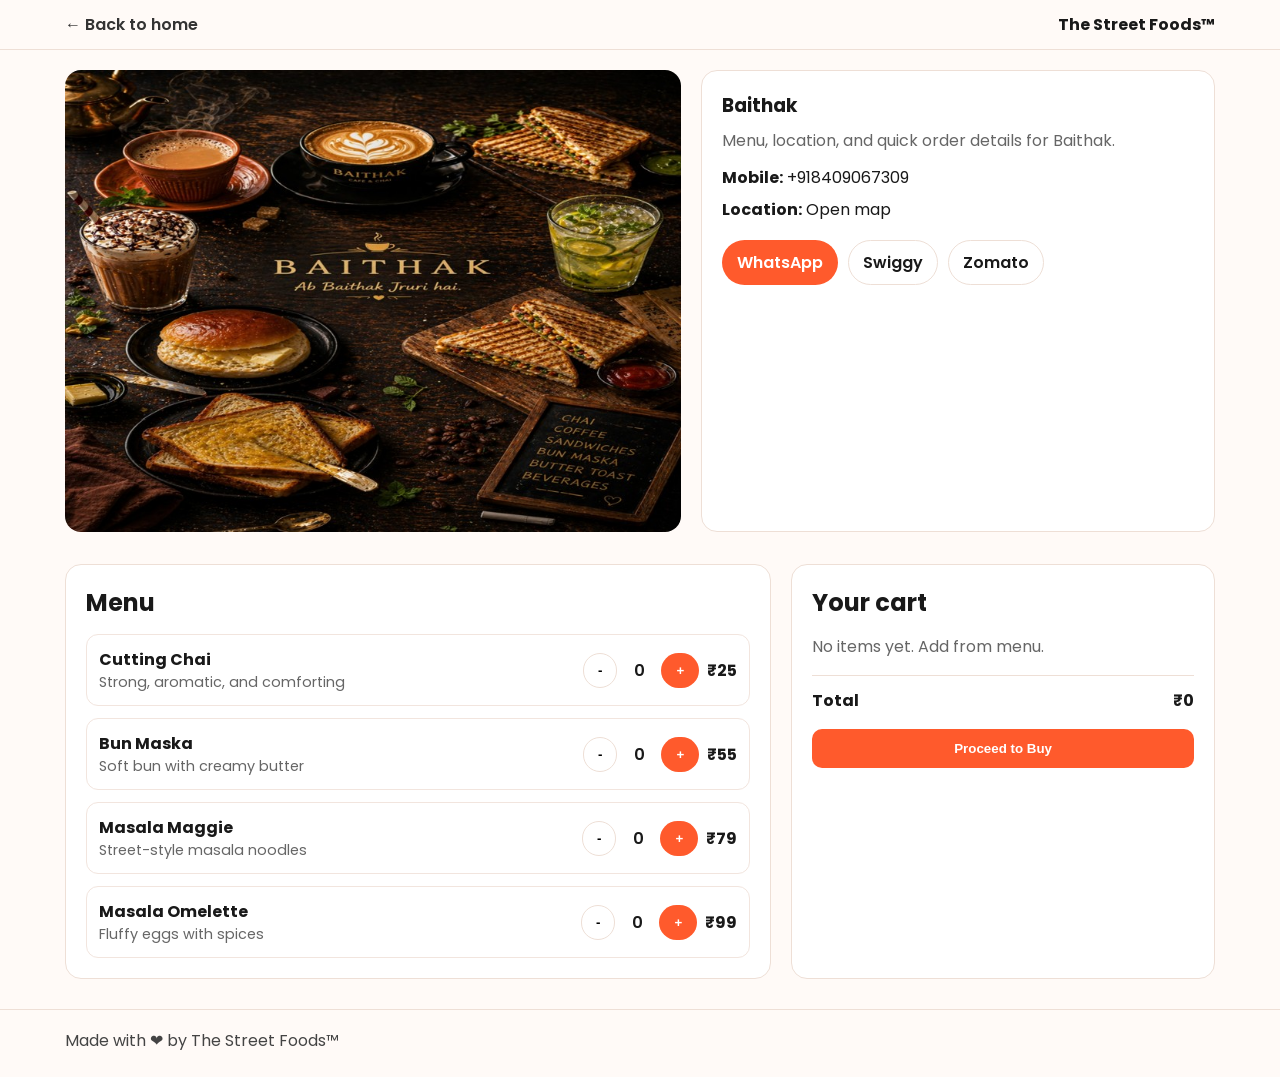
==== outlet-baithak.html @ 5ecc6afa "Add Netlify-ready static deploy config and robust outlet routing" ====
<!DOCTYPE html>
<html lang="en">
<head>
  <meta charset="UTF-8" />
  <meta name="viewport" content="width=device-width, initial-scale=1.0"/>
  <title>Baithak | The Street Foods™</title>
  <link rel="preconnect" href="https://fonts.googleapis.com">
  <link rel="preconnect" href="https://fonts.gstatic.com" crossorigin>
  <link href="https://fonts.googleapis.com/css2?family=Poppins:wght@400;500;600;700;800&display=swap" rel="stylesheet">
  <link rel="stylesheet" href="outlet.css">
</head>
<body data-outlet="baithak">
  <header class="outlet-top">
    <div class="container top-inner">
      <a href="index.html" class="back-link">← Back to home</a>
      <strong>The Street Foods™</strong>
    </div>
  </header>

  <main class="container">
    <section class="hero">
      <img src="images/baithak.jpg" alt="Baithak cafe food" />
      <article class="hero-card">
        <h1 id="outlet-title"></h1>
        <p id="outlet-subtitle"></p>
        <ul class="contact-list">
          <li><strong>Mobile:</strong> <span id="outlet-phone"></span></li>
          <li><strong>Location:</strong> <a id="outlet-map" target="_blank" rel="noopener">Open map</a></li>
        </ul>
        <div class="pill-links">
          <a class="pill primary" id="outlet-whatsapp" target="_blank" rel="noopener">WhatsApp</a>
          <a class="pill" id="outlet-swiggy" target="_blank" rel="noopener">Swiggy</a>
          <a class="pill" id="outlet-zomato" target="_blank" rel="noopener">Zomato</a>
        </div>
      </article>
    </section>

    <section class="content-grid">
      <article class="menu-card">
        <h2>Menu</h2>
        <div class="menu-list" id="menu-list"></div>
      </article>

      <aside class="cart-card">
        <h2>Your cart</h2>
        <div class="cart-items" id="cart-items"></div>
        <div class="total-row"><span>Total</span><span id="cart-total">₹0</span></div>
        <button class="action-btn" id="checkout-btn">Proceed to Buy</button>
      </aside>
    </section>
  </main>

  <footer class="footer">
    <div class="container">Made with ❤ by The Street Foods™</div>
  </footer>

  <script src="outlet.js"></script>
</body>
</html>
---- outlet.css ----
:root {
  --bg: #fffaf7;
  --text: #191919;
  --muted: #666;
  --brand: #ff5a2c;
  --line: #eedfd6;
}
* { box-sizing: border-box; margin: 0; padding: 0; }
body { font-family: 'Poppins', sans-serif; background: var(--bg); color: var(--text); }
img { max-width: 100%; display: block; }
a { text-decoration: none; color: inherit; }
.container { width: min(1150px, 92%); margin-inline: auto; }

.outlet-top {
  position: sticky;
  top: 0;
  z-index: 20;
  background: rgba(255,250,247,.96);
  border-bottom: 1px solid var(--line);
}
.top-inner {
  display: flex;
  justify-content: space-between;
  align-items: center;
  padding: 12px 0;
}
.back-link { color: #333; font-weight: 600; }

.hero {
  margin: 20px 0 32px;
  display: grid;
  grid-template-columns: 1.2fr 1fr;
  gap: 20px;
}
.hero img {
  border-radius: 16px;
  min-height: 280px;
  object-fit: cover;
}
.hero-card {
  border: 1px solid var(--line);
  background: #fff;
  border-radius: 16px;
  padding: 20px;
}
.hero-card h1 { margin-bottom: 8px; }
.hero-card p { color: var(--muted); margin-bottom: 12px; }
.contact-list { list-style: none; display: grid; gap: 7px; margin: 12px 0 18px; }
.pill-links { display: flex; gap: 10px; flex-wrap: wrap; }
.pill {
  border-radius: 999px;
  padding: 9px 14px;
  font-weight: 600;
  border: 1px solid var(--line);
  background: #fff;
}
.pill.primary { background: var(--brand); color: #fff; border-color: transparent; }

.content-grid {
  display: grid;
  grid-template-columns: 1.5fr .9fr;
  gap: 20px;
  margin-bottom: 30px;
}
.menu-card,
.cart-card {
  border: 1px solid var(--line);
  background: #fff;
  border-radius: 16px;
  padding: 20px;
}
.menu-card h2,
.cart-card h2 { margin-bottom: 14px; }
.menu-list { display: grid; gap: 12px; }
.menu-item {
  border: 1px solid #f2e5de;
  border-radius: 12px;
  padding: 12px;
  display: flex;
  justify-content: space-between;
  gap: 12px;
  align-items: center;
}
.menu-meta h3 { font-size: 1rem; }
.menu-meta p { color: var(--muted); font-size: .9rem; }
.price { font-weight: 700; }
.item-actions { display: flex; gap: 8px; align-items: center; }
.qty {
  min-width: 28px;
  text-align: center;
  font-weight: 600;
}
.cart-items { display: grid; gap: 10px; margin-bottom: 14px; }
.cart-row {
  display: flex;
  justify-content: space-between;
  gap: 10px;
  font-size: .95rem;
}
.total-row {
  display: flex;
  justify-content: space-between;
  font-weight: 700;
  margin: 16px 0;
  padding-top: 12px;
  border-top: 1px solid var(--line);
}
.action-btn {
  width: 100%;
  border: 0;
  border-radius: 10px;
  padding: 12px;
  background: var(--brand);
  color: #fff;
  font-weight: 700;
  cursor: pointer;
}
.empty { color: var(--muted); }

.footer { border-top: 1px solid var(--line); padding: 18px 0 24px; color: #444; }

@media (max-width: 900px) {
  .hero, .content-grid { grid-template-columns: 1fr; }
}
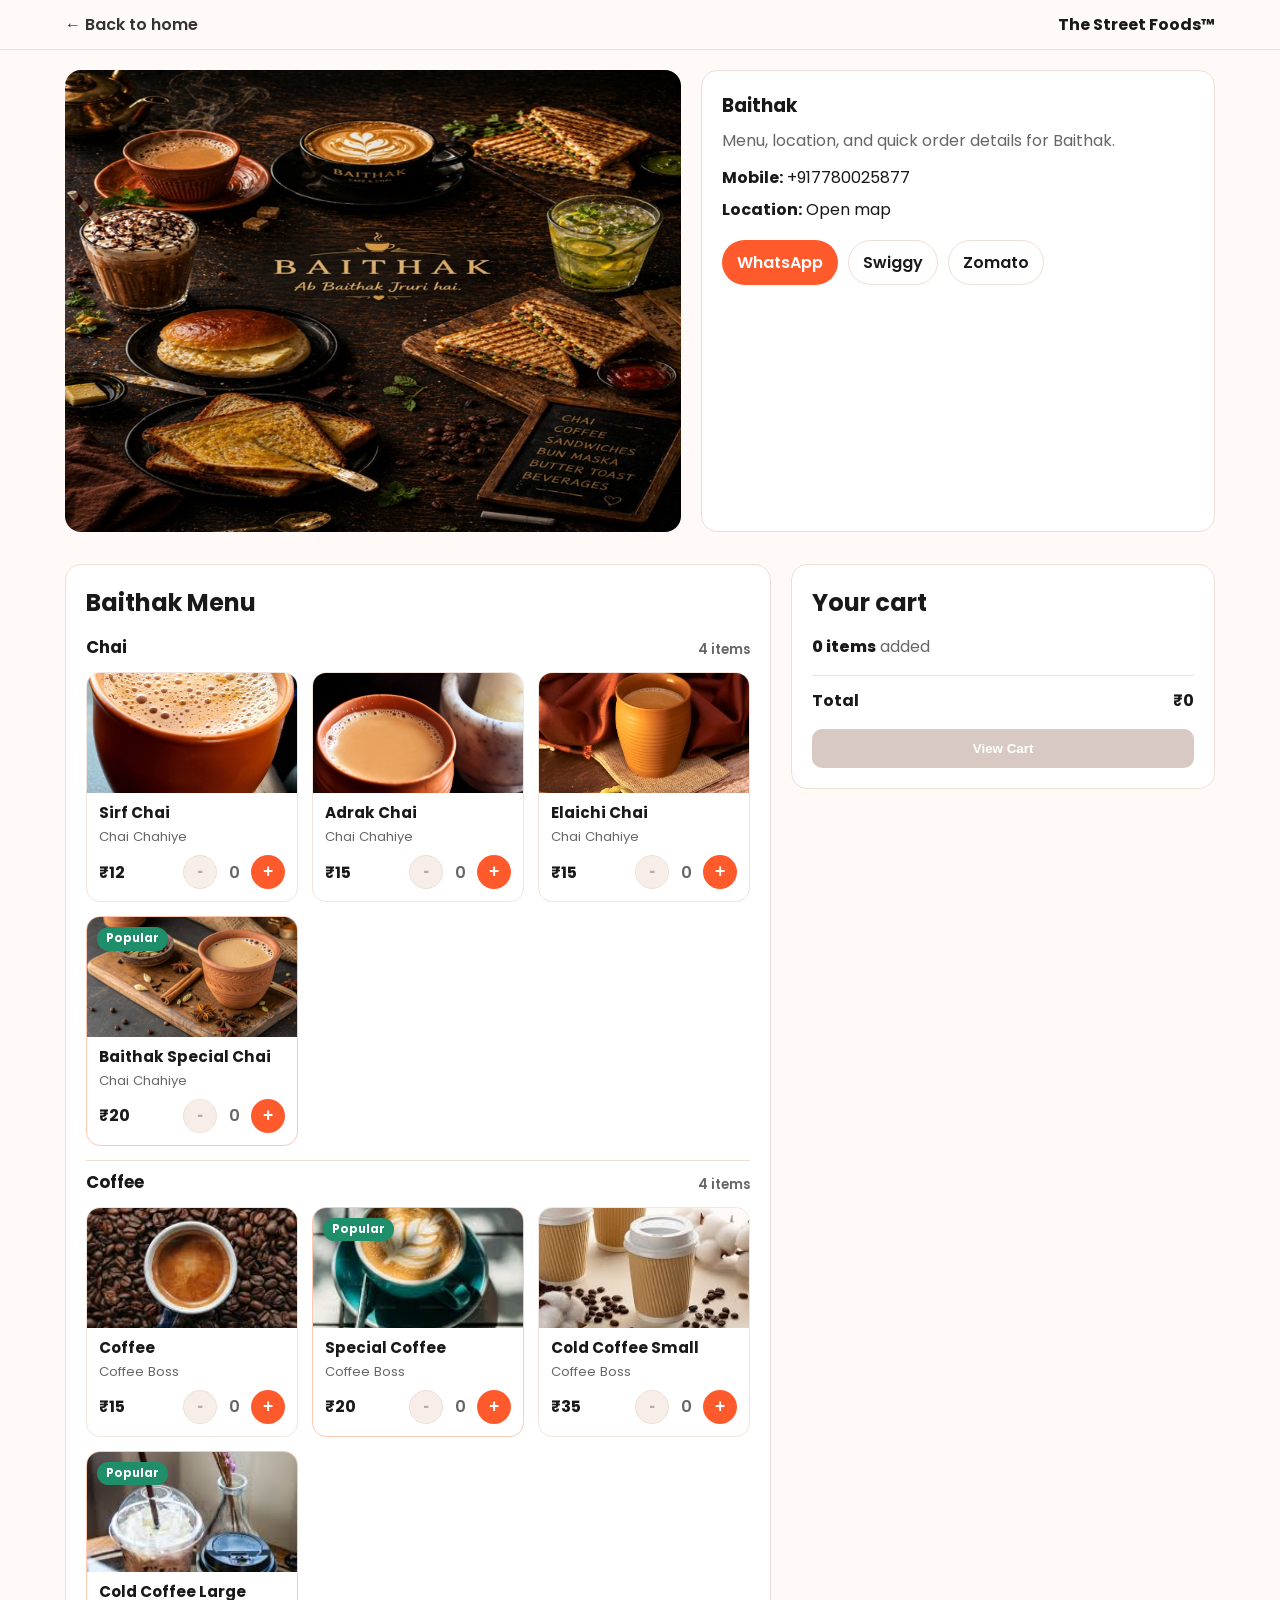
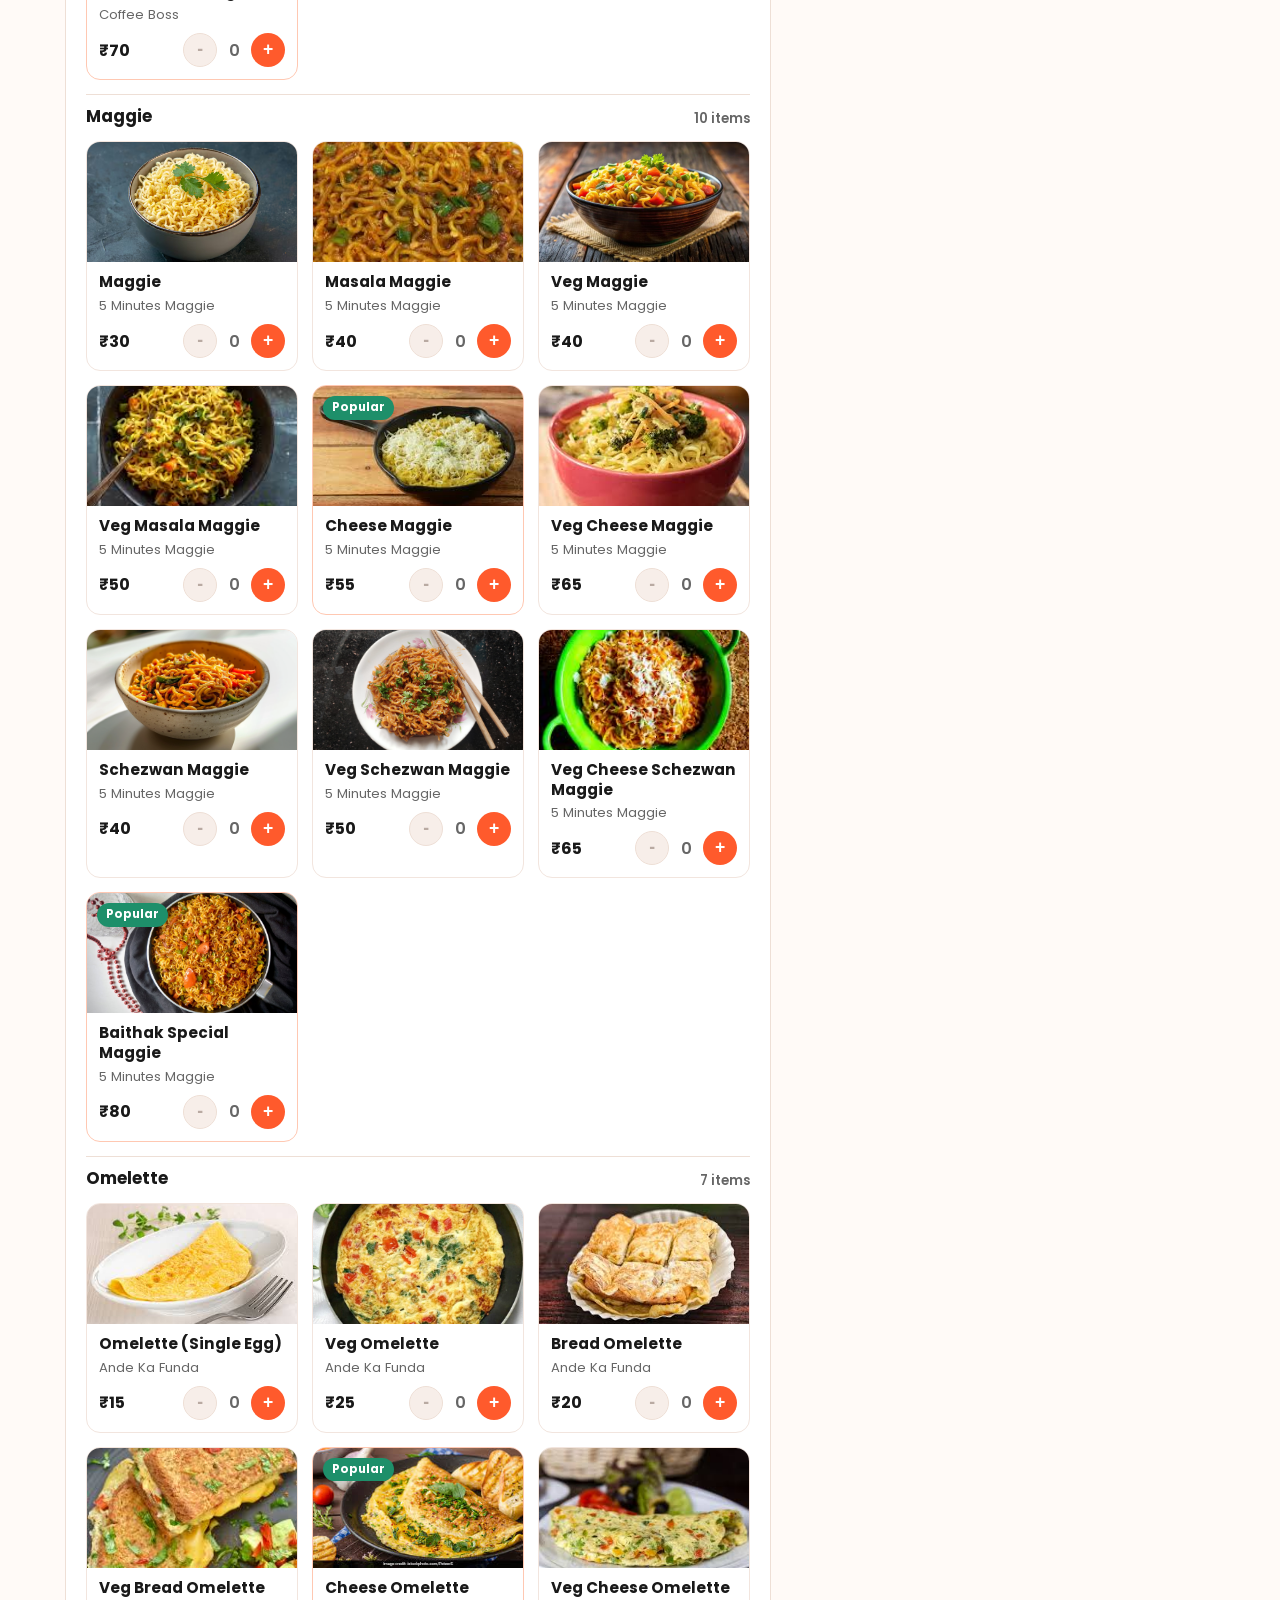
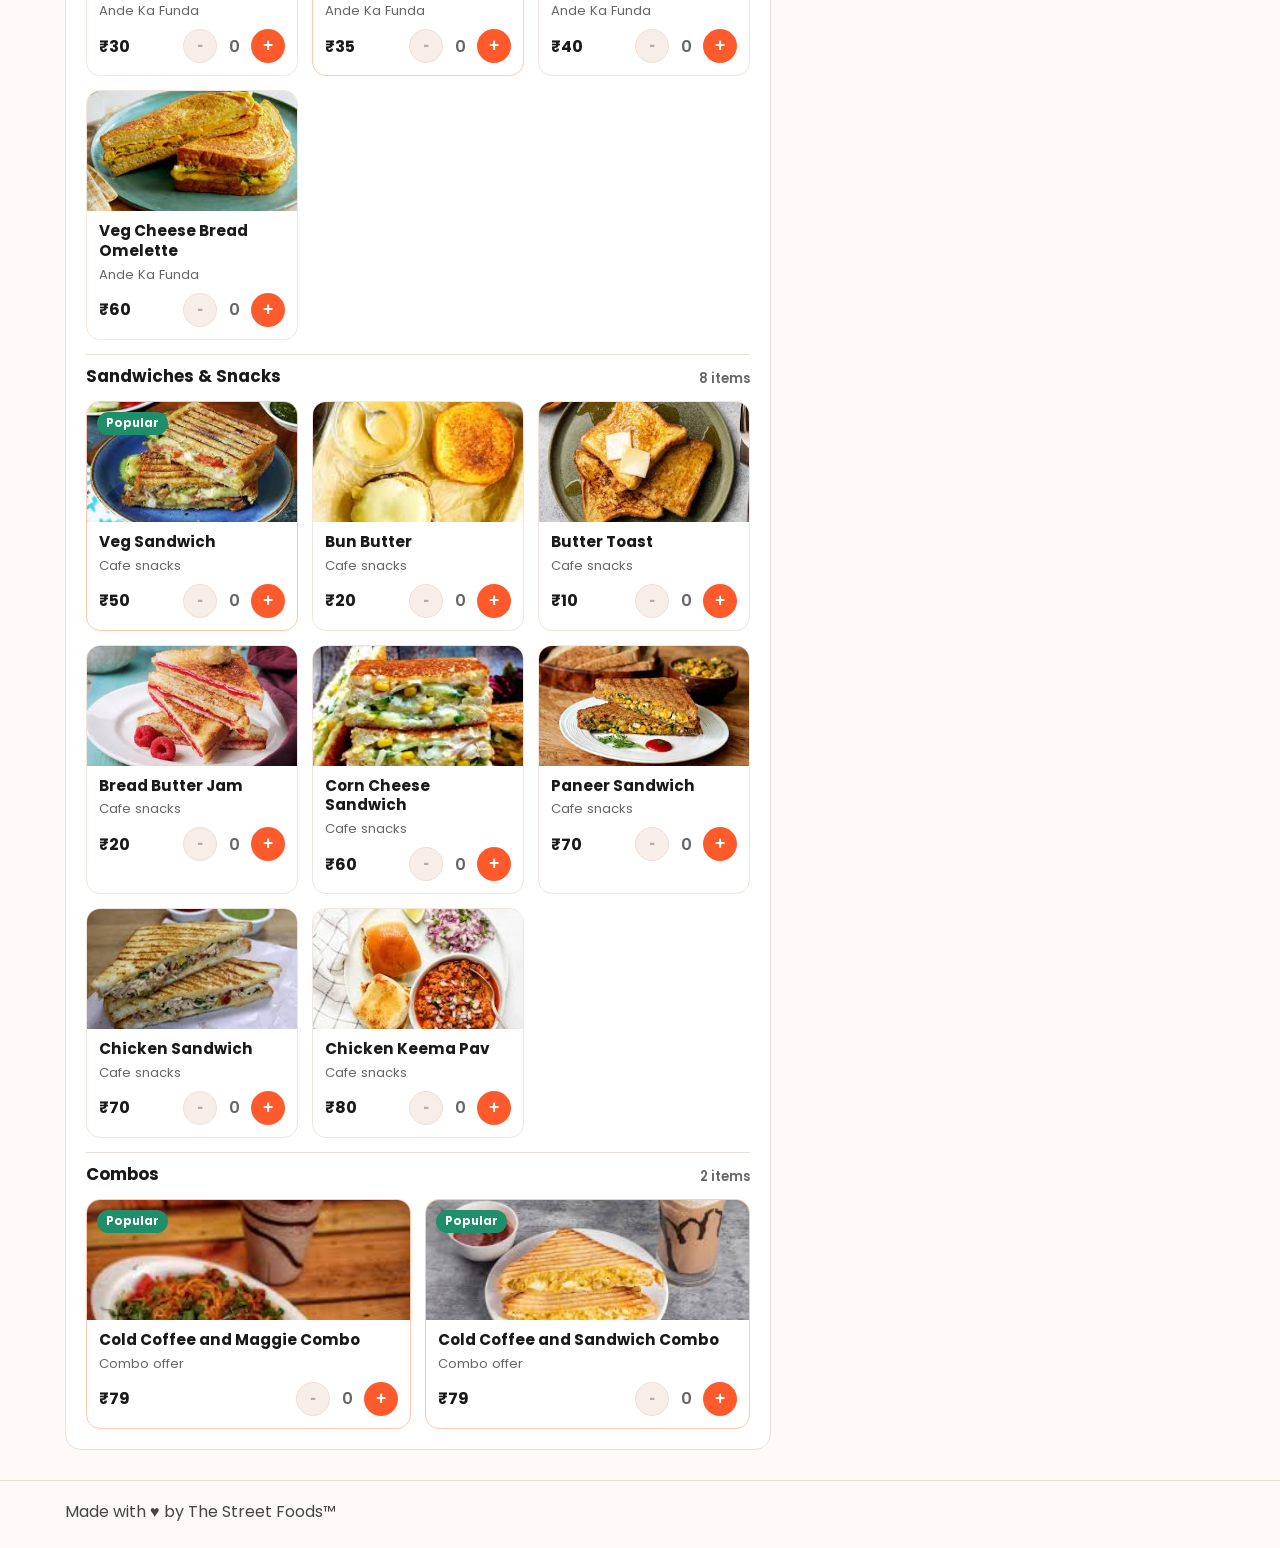
==== commit 50cb141d: "Update outlet-baithak.html" ====
--- a/outlet-baithak.html
+++ b/outlet-baithak.html
@@ -3,17 +3,17 @@
 <head>
   <meta charset="UTF-8" />
   <meta name="viewport" content="width=device-width, initial-scale=1.0"/>
-  <title>Baithak | The Street Foods™</title>
+  <title>Baithak | The Street Foods&trade;</title>
   <link rel="preconnect" href="https://fonts.googleapis.com">
   <link rel="preconnect" href="https://fonts.gstatic.com" crossorigin>
   <link href="https://fonts.googleapis.com/css2?family=Poppins:wght@400;500;600;700;800&display=swap" rel="stylesheet">
-  <link rel="stylesheet" href="outlet.css">
+  <link rel="stylesheet" href="outlet.css?v=20260425-2">
 </head>
 <body data-outlet="baithak">
   <header class="outlet-top">
     <div class="container top-inner">
-      <a href="index.html" class="back-link">← Back to home</a>
-      <strong>The Street Foods™</strong>
+      <a href="index.html" class="back-link">&larr; Back to home</a>
+      <strong>The Street Foods&trade;</strong>
     </div>
   </header>
 
@@ -37,23 +37,23 @@
 
     <section class="content-grid">
       <article class="menu-card">
-        <h2>Menu</h2>
+        <h2>Baithak Menu</h2>
         <div class="menu-list" id="menu-list"></div>
       </article>
 
-      <aside class="cart-card">
+      <aside class="cart-card cart-summary-card">
         <h2>Your cart</h2>
-        <div class="cart-items" id="cart-items"></div>
-        <div class="total-row"><span>Total</span><span id="cart-total">₹0</span></div>
-        <button class="action-btn" id="checkout-btn">Proceed to Buy</button>
+        <p class="cart-summary-text"><span id="cart-count">0 items</span> added</p>
+        <div class="total-row"><span>Total</span><span id="cart-total">&#8377;0</span></div>
+        <button class="action-btn" id="view-cart-btn" type="button" disabled>View Cart</button>
       </aside>
     </section>
   </main>
 
   <footer class="footer">
-    <div class="container">Made with ❤ by The Street Foods™</div>
+    <div class="container">Made with &hearts; by The Street Foods&trade;</div>
   </footer>
 
-  <script src="outlet.js"></script>
+  <script src="outlet.js?v=20260425-2"></script>
 </body>
 </html>
--- a/outlet.css
+++ b/outlet.css
@@ -3,7 +3,10 @@
   --text: #191919;
   --muted: #666;
   --brand: #ff5a2c;
+  --brand-dark: #c63e19;
+  --accent: #1e8f6a;
   --line: #eedfd6;
+  --soft: #fff2eb;
 }
 * { box-sizing: border-box; margin: 0; padding: 0; }
 body { font-family: 'Poppins', sans-serif; background: var(--bg); color: var(--text); }
@@ -71,31 +74,167 @@
 }
 .menu-card h2,
 .cart-card h2 { margin-bottom: 14px; }
-.menu-list { display: grid; gap: 12px; }
+
+.menu-list {
+  display: grid;
+  grid-template-columns: repeat(auto-fit, minmax(220px, 1fr));
+  gap: 14px;
+}
+.menu-category {
+  grid-column: 1 / -1;
+  display: grid;
+  gap: 12px;
+}
+.menu-category + .menu-category {
+  padding-top: 8px;
+  border-top: 1px solid var(--line);
+}
+.category-head {
+  display: flex;
+  justify-content: space-between;
+  align-items: end;
+  gap: 12px;
+}
+.category-head h3 {
+  font-size: 1.05rem;
+}
+.category-head span {
+  color: var(--muted);
+  font-size: .82rem;
+  font-weight: 600;
+}
+.category-grid {
+  display: grid;
+  grid-template-columns: repeat(auto-fit, minmax(210px, 1fr));
+  gap: 14px;
+}
 .menu-item {
   border: 1px solid #f2e5de;
-  border-radius: 12px;
-  padding: 12px;
-  display: flex;
-  justify-content: space-between;
-  gap: 12px;
-  align-items: center;
-}
-.menu-meta h3 { font-size: 1rem; }
-.menu-meta p { color: var(--muted); font-size: .9rem; }
+  border-radius: 14px;
+  overflow: hidden;
+  background: #fff;
+  transition: transform .18s ease, box-shadow .18s ease, border-color .18s ease;
+}
+.menu-item:hover {
+  transform: translateY(-2px);
+  border-color: #ffd1bf;
+  box-shadow: 0 12px 28px rgba(42, 20, 9, .08);
+}
+.popular-item {
+  border-color: #ffc8b2;
+}
+.menu-image-wrap {
+  position: relative;
+}
+.menu-item img {
+  width: 100%;
+  height: 120px;
+  object-fit: cover;
+}
+.popular-badge {
+  position: absolute;
+  top: 10px;
+  left: 10px;
+  border-radius: 999px;
+  background: var(--accent);
+  color: #fff;
+  font-size: .72rem;
+  font-weight: 700;
+  line-height: 1;
+  padding: 6px 9px;
+  box-shadow: 0 8px 18px rgba(0, 0, 0, .14);
+}
+.menu-meta { padding: 10px 12px 12px; }
+.menu-meta h3 { font-size: .95rem; line-height: 1.3; margin-bottom: 4px; }
+.menu-meta p { color: var(--muted); font-size: .82rem; margin-bottom: 8px; }
+.menu-bottom { display: flex; justify-content: space-between; align-items: center; }
 .price { font-weight: 700; }
-.item-actions { display: flex; gap: 8px; align-items: center; }
+.item-actions { display: flex; gap: 6px; align-items: center; }
 .qty {
-  min-width: 28px;
+  min-width: 22px;
   text-align: center;
   font-weight: 600;
-}
+  color: var(--muted);
+}
+.item-step,
+.add-btn {
+  width: 34px;
+  height: 34px;
+  padding: 0;
+  border-radius: 50%;
+  font-size: 1.1rem;
+  line-height: 1;
+  cursor: pointer;
+}
+.item-step {
+  color: var(--brand-dark);
+  background: var(--soft);
+}
+.item-step:disabled {
+  color: #b9aaa2;
+  background: #f7eee9;
+  cursor: not-allowed;
+}
+
 .cart-items { display: grid; gap: 10px; margin-bottom: 14px; }
+.cart-summary-card {
+  align-self: start;
+  position: sticky;
+  top: 78px;
+}
+.cart-summary-text {
+  color: var(--muted);
+  margin-bottom: 4px;
+}
+.cart-summary-text span {
+  color: var(--text);
+  font-weight: 800;
+}
 .cart-row {
   display: flex;
   justify-content: space-between;
+  align-items: center;
   gap: 10px;
   font-size: .95rem;
+  padding: 10px;
+  border: 1px solid #f2e5de;
+  border-radius: 12px;
+  background: #fffdfb;
+}
+.cart-row-info {
+  display: grid;
+  gap: 2px;
+}
+.cart-row-info strong {
+  font-size: .9rem;
+}
+.cart-row-info span {
+  color: var(--muted);
+  font-size: .84rem;
+  font-weight: 600;
+}
+.cart-controls {
+  display: grid;
+  grid-template-columns: 28px 28px 28px;
+  align-items: center;
+  text-align: center;
+  border: 1px solid var(--line);
+  border-radius: 999px;
+  overflow: hidden;
+  background: #fff;
+}
+.cart-controls button {
+  width: 28px;
+  height: 28px;
+  border: 0;
+  background: var(--soft);
+  color: var(--brand-dark);
+  cursor: pointer;
+  font-weight: 800;
+}
+.cart-controls span {
+  font-size: .86rem;
+  font-weight: 700;
 }
 .total-row {
   display: flex;
@@ -115,10 +254,205 @@
   font-weight: 700;
   cursor: pointer;
 }
+.action-btn:disabled {
+  background: #d8cac2;
+  cursor: not-allowed;
+}
 .empty { color: var(--muted); }
 
+.cart-page {
+  min-height: 72vh;
+}
+.cart-hero {
+  display: flex;
+  justify-content: space-between;
+  align-items: end;
+  gap: 16px;
+  margin: 28px 0 18px;
+}
+.eyebrow {
+  color: var(--brand-dark);
+  font-weight: 800;
+  font-size: .78rem;
+  text-transform: uppercase;
+  margin-bottom: 6px;
+}
+.cart-hero h1 {
+  font-size: clamp(2rem, 5vw, 3.2rem);
+  line-height: 1;
+  margin-bottom: 8px;
+}
+.cart-hero p:last-child {
+  color: var(--muted);
+}
+.cart-detail-grid {
+  display: grid;
+  grid-template-columns: minmax(0, 1fr) 340px;
+  gap: 20px;
+  margin-bottom: 34px;
+}
+.cart-detail-card,
+.cart-total-card {
+  border: 1px solid var(--line);
+  background: #fff;
+  border-radius: 16px;
+  padding: 20px;
+}
+.cart-detail-card h2,
+.cart-total-card h2 {
+  margin-bottom: 14px;
+}
+.cart-detail-list {
+  display: grid;
+  gap: 12px;
+}
+.cart-detail-row {
+  display: grid;
+  grid-template-columns: 96px 1fr auto;
+  align-items: center;
+  gap: 14px;
+  padding: 12px;
+  border: 1px solid #f2e5de;
+  border-radius: 14px;
+  background: #fffdfb;
+}
+.cart-detail-row img {
+  width: 96px;
+  height: 82px;
+  object-fit: cover;
+  border-radius: 10px;
+}
+.cart-detail-info h3 {
+  font-size: 1rem;
+  margin-bottom: 4px;
+}
+.cart-detail-info p {
+  color: var(--muted);
+  font-size: .84rem;
+  margin-bottom: 8px;
+}
+.cart-detail-info strong {
+  font-size: .98rem;
+}
+.bill-row {
+  display: flex;
+  justify-content: space-between;
+  gap: 12px;
+  color: var(--muted);
+  font-weight: 600;
+  padding: 10px 0;
+}
+.bill-row.total-row {
+  color: var(--text);
+  margin: 6px 0 16px;
+}
+
 .footer { border-top: 1px solid var(--line); padding: 18px 0 24px; color: #444; }
 
 @media (max-width: 900px) {
-  .hero, .content-grid { grid-template-columns: 1fr; }
-}
+  .hero, .content-grid, .cart-detail-grid { grid-template-columns: 1fr; }
+  .cart-total-card {
+    position: sticky;
+    bottom: 0;
+    z-index: 10;
+    border-radius: 16px 16px 0 0;
+    box-shadow: 0 -14px 30px rgba(42, 20, 9, .08);
+  }
+  .cart-summary-card {
+    position: sticky;
+    bottom: 0;
+    z-index: 30;
+    display: grid;
+    grid-template-columns: 1fr auto;
+    align-items: center;
+    gap: 10px;
+    margin-inline: -4%;
+    padding: 10px 4%;
+    border-right: 0;
+    border-bottom: 0;
+    border-left: 0;
+    border-radius: 14px 14px 0 0;
+    box-shadow: 0 -10px 24px rgba(42, 20, 9, .12);
+    top: auto;
+  }
+  .cart-summary-card h2 {
+    display: none;
+  }
+  .cart-summary-card .cart-summary-text {
+    margin: 0;
+    font-size: .82rem;
+    line-height: 1.2;
+  }
+  .cart-summary-card .cart-summary-text span {
+    display: block;
+    font-size: .95rem;
+  }
+  .cart-summary-card .total-row {
+    grid-column: 1;
+    margin: 2px 0 0;
+    padding: 0;
+    border: 0;
+    justify-content: flex-start;
+    gap: 8px;
+    font-size: .9rem;
+  }
+  .cart-summary-card .total-row span:first-child {
+    color: var(--muted);
+    font-weight: 600;
+  }
+  .cart-summary-card .action-btn {
+    grid-column: 2;
+    grid-row: 1 / span 2;
+    width: auto;
+    min-width: 118px;
+    padding: 11px 16px;
+    border-radius: 999px;
+    white-space: nowrap;
+    font-size: .92rem;
+  }
+  .cart-hero {
+    align-items: start;
+    flex-direction: column;
+  }
+}
+
+@media (max-width: 520px) {
+  .menu-card,
+  .hero-card {
+    padding: 16px;
+  }
+  .cart-summary-card {
+    padding: 9px 4%;
+  }
+  .cart-summary-card .action-btn {
+    min-width: 108px;
+    padding-inline: 14px;
+  }
+  .category-grid {
+    grid-template-columns: 1fr;
+  }
+  .menu-item {
+    display: grid;
+    grid-template-columns: 92px 1fr;
+  }
+  .menu-item img {
+    height: 100%;
+    min-height: 118px;
+  }
+  .popular-badge {
+    top: 8px;
+    left: 8px;
+    font-size: .68rem;
+  }
+  .cart-detail-row {
+    grid-template-columns: 76px 1fr;
+  }
+  .cart-detail-row img {
+    width: 76px;
+    height: 78px;
+  }
+  .cart-detail-row .cart-controls {
+    grid-column: 2;
+    width: max-content;
+  }
+}
